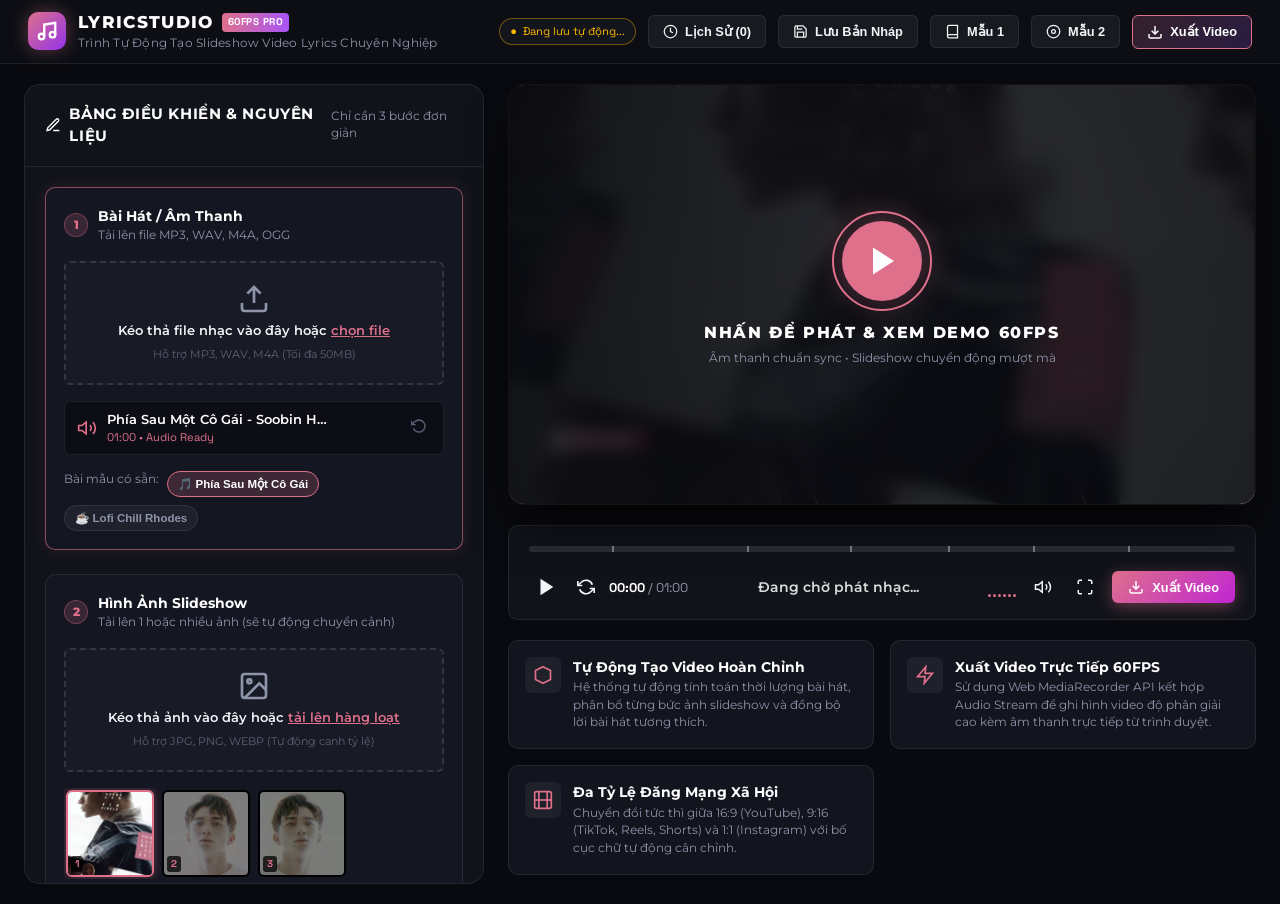
==== index.html @ 0e84cf9e "feat: initial release of LyricStudio Pro - 60FPS Kinetic Typography & Slideshow Studio" ====
<!DOCTYPE html>
<html lang="vi">
<head>
  <meta charset="UTF-8">
  <meta name="viewport" content="width=device-width, initial-scale=1.0">
  <title>LyricStudio Pro - Tự Động Tạo Slideshow Video Lyrics & Music</title>
  
  <!-- Google Fonts: Modern Geometric Sans, Monospace & Serif for diverse templates -->
  <link rel="preconnect" href="https://fonts.googleapis.com">
  <link rel="preconnect" href="https://fonts.gstatic.com" crossorigin>
  <link href="https://fonts.googleapis.com/css2?family=Montserrat:ital,wght@0,400;0,600;0,700;0,800;0,900;1,400;1,700&family=Playfair+Display:ital,wght@0,600;0,800;1,400&family=Space+Grotesk:wght@500;700&display=swap" rel="stylesheet">
  
  <link rel="stylesheet" href="css/style.css">
</head>
<body>

  <!-- Top Navigation Header -->
  <header class="app-header">
    <div class="brand-group">
      <div class="brand-icon">
        <svg width="22" height="22" viewBox="0 0 24 24" fill="none" stroke="currentColor" stroke-width="2.5"><path d="M9 18V5l12-2v13"/><circle cx="6" cy="18" r="3"/><circle cx="18" cy="16" r="3"/></svg>
      </div>
      <div class="brand-text">
        <h1>LYRICSTUDIO <span class="pro-badge">60FPS PRO</span></h1>
        <div class="brand-sub">Trình Tự Động Tạo Slideshow Video Lyrics Chuyên Nghiệp</div>
      </div>
    </div>

    <div class="header-actions">
      <!-- Auto-Save indicator pill -->
      <div id="autoSaveIndicator" class="autosave-pill">
        <span>●</span> <span id="autoSaveText">Sẵn sàng</span>
      </div>

      <!-- History & Drafts Button -->
      <button id="btnOpenHistory" class="btn-header" title="Xem lịch sử dự án & bản nháp đã lưu">
        <svg width="15" height="15" viewBox="0 0 24 24" fill="none" stroke="currentColor" stroke-width="2"><circle cx="12" cy="12" r="10"/><polyline points="12 6 12 12 16 14"/></svg>
        <span>Lịch Sử (<span id="historyCountBadge">0</span>)</span>
      </button>

      <!-- Save Snapshot Button -->
      <button id="btnSaveSnapshot" class="btn-header" title="Lưu nhanh bản nháp hiện tại vào lịch sử">
        <svg width="15" height="15" viewBox="0 0 24 24" fill="none" stroke="currentColor" stroke-width="2"><path d="M19 21H5a2 2 0 0 1-2-2V5a2 2 0 0 1 2-2h11l5 5v11a2 2 0 0 1-2 2z"/><polyline points="17 21 17 13 7 13 7 21"/><polyline points="7 3 7 8 15 8"/></svg>
        <span>Lưu Bản Nháp</span>
      </button>

      <button id="btnLoadDemo1" class="btn-header" title="Nạp nhanh dự án mẫu 'Phía Sau Một Cô Gái'">
        <svg width="15" height="15" viewBox="0 0 24 24" fill="none" stroke="currentColor" stroke-width="2"><path d="M4 19.5A2.5 2.5 0 0 1 6.5 17H20"/><path d="M6.5 2H20v20H6.5A2.5 2.5 0 0 1 4 19.5v-15A2.5 2.5 0 0 1 6.5 2z"/></svg>
        <span>Mẫu 1</span>
      </button>

      <button id="btnLoadDemo2" class="btn-header" title="Nạp nhanh dự án mẫu 'Lofi Chill Beat'">
        <svg width="15" height="15" viewBox="0 0 24 24" fill="none" stroke="currentColor" stroke-width="2"><circle cx="12" cy="12" r="10"/><circle cx="12" cy="12" r="3"/></svg>
        <span>Mẫu 2</span>
      </button>

      <button id="btnQuickExport" class="btn-header accent" title="Xuất video ngay lập tức">
        <svg width="16" height="16" viewBox="0 0 24 24" fill="none" stroke="currentColor" stroke-width="2.2"><path d="M21 15v4a2 2 0 0 1-2 2H5a2 2 0 0 1-2-2v-4"/><polyline points="7 10 12 15 17 10"/><line x1="12" y1="15" x2="12" y2="3"/></svg>
        <span>Xuất Video</span>
      </button>
    </div>
  </header>

  <!-- Main 2-Column Studio Interface -->
  <main class="studio-layout">
    
    <!-- LEFT COLUMN: PIPELINE CONTROLS -->
    <aside class="config-panel">
      <div class="panel-header">
        <div class="panel-title">
          <svg width="18" height="18" viewBox="0 0 24 24" fill="none" stroke="currentColor" stroke-width="2"><path d="M12 20h9"/><path d="M16.5 3.5a2.121 2.121 0 0 1 3 3L7 19l-4 1 1-4L16.5 3.5z"/></svg>
          <span>BẢNG ĐIỀU KHIỂN & NGUYÊN LIỆU</span>
        </div>
        <span class="step-hint">Chỉ cần 3 bước đơn giản</span>
      </div>

      <div class="panel-scrollable">

        <!-- STEP 1: AUDIO UPLOAD -->
        <section class="step-card active-step" id="stepAudioCard">
          <div class="step-head">
            <div class="step-label">
              <span class="step-num">1</span>
              <div>
                <h2 class="step-title">Bài Hát / Âm Thanh</h2>
                <div class="step-hint">Tải lên file MP3, WAV, M4A, OGG</div>
              </div>
            </div>
          </div>

          <div class="dropzone" id="audioDropzone">
            <svg width="32" height="32" viewBox="0 0 24 24" fill="none" stroke="currentColor" stroke-width="2"><path d="M21 15v4a2 2 0 0 1-2 2H5a2 2 0 0 1-2-2v-4"/><polyline points="17 8 12 3 7 8"/><line x1="12" y1="3" x2="12" y2="15"/></svg>
            <p>Kéo thả file nhạc vào đây hoặc <u style="color:var(--accent-primary)">chọn file</u></p>
            <span>Hỗ trợ MP3, WAV, M4A (Tối đa 50MB)</span>
            <input type="file" id="audioFileInput" accept="audio/*" style="display:none;">
          </div>

          <!-- Current Audio Info -->
          <div class="audio-status-box" id="audioStatusBox">
            <div class="audio-file-meta">
              <svg width="20" height="20" viewBox="0 0 24 24" fill="none" stroke="var(--accent-primary)" stroke-width="2"><polygon points="11 5 6 9 2 9 2 15 6 15 11 19 11 5"/><path d="M19.07 4.93a10 10 0 0 1 0 14.14M15.54 8.46a5 5 0 0 1 0 7.07"/></svg>
              <div class="audio-meta-text">
                <div class="audio-name" id="audioNameDisplay">audio.mp3 (Phía Sau Một Cô Gái)</div>
                <div class="audio-duration" id="audioDurationDisplay">01:10 • 192kbps MP3</div>
              </div>
            </div>
            <button class="btn-remove-audio" id="btnReplaceAudio" title="Đổi bài hát">
              <svg width="16" height="16" viewBox="0 0 24 24" fill="none" stroke="currentColor" stroke-width="2"><polyline points="1 4 1 10 7 10"/><path d="M3.51 15a9 9 0 1 0 2.13-9.36L1 10"/></svg>
            </button>
          </div>

          <div class="preset-chips-row">
            <span class="step-hint">Bài mẫu có sẵn:</span>
            <button class="chip-btn active" id="chipSample1">🎵 Phía Sau Một Cô Gái</button>
            <button class="chip-btn" id="chipSample2">☕ Lofi Chill Rhodes</button>
          </div>
        </section>


        <!-- STEP 2: IMAGES / SLIDESHOW MANAGER -->
        <section class="step-card" id="stepImageCard">
          <div class="step-head">
            <div class="step-label">
              <span class="step-num">2</span>
              <div>
                <h2 class="step-title">Hình Ảnh Slideshow</h2>
                <div class="step-hint">Tải lên 1 hoặc nhiều ảnh (sẽ tự động chuyển cảnh)</div>
              </div>
            </div>
          </div>

          <div class="dropzone" id="imageDropzone">
            <svg width="32" height="32" viewBox="0 0 24 24" fill="none" stroke="currentColor" stroke-width="2"><rect x="3" y="3" width="18" height="18" rx="2" ry="2"/><circle cx="8.5" cy="8.5" r="1.5"/><polyline points="21 15 16 10 5 21"/></svg>
            <p>Kéo thả ảnh vào đây hoặc <u style="color:var(--accent-primary)">tải lên hàng loạt</u></p>
            <span>Hỗ trợ JPG, PNG, WEBP (Tự động canh tỷ lệ)</span>
            <input type="file" id="imageFileInput" accept="image/*" multiple style="display:none;">
          </div>

          <!-- Thumbnails of active slideshow images -->
          <div class="image-thumbs-grid" id="imageThumbsGrid">
            <!-- Dynamically populated -->
          </div>

          <div class="form-group">
            <label class="form-label">Hiệu Ứng Chuyển Cảnh Slideshow (Transition):</label>
            <select id="selectTransition" class="form-select">
              <option value="kenburns">Ken Burns & Crossfade (Mượt Mà / Điện Ảnh)</option>
              <option value="slide">Slide Parallax (Trượt Ngang Hiện Đại)</option>
              <option value="diagonal">Diagonal Wipe (Cắt Chéo Sắc Nét)</option>
              <option value="zoom">Breathing Soft Zoom (Lãng Mạn / Nhẹ Nhàng)</option>
            </select>
          </div>

          <div class="preset-chips-row">
            <span class="step-hint">Bộ ảnh mẫu:</span>
            <button class="chip-btn" id="btnAddPortraitPack">+ Bộ Chân Dung Mẫu</button>
            <button class="chip-btn" id="btnAddSunsetPack">+ Bộ Sunset Mẫu</button>
            <button class="chip-btn" id="btnAddCyberPack">+ Bộ Cyberpunk Mẫu</button>
          </div>
        </section>


        <!-- STEP 3: TEMPLATE SELECTOR -->
        <section class="step-card" id="stepTemplateCard">
          <div class="step-head">
            <div class="step-label">
              <span class="step-num">3</span>
              <div>
                <h2 class="step-title">Chọn Phong Cách (Template)</h2>
                <div class="step-hint">Mỗi template có bộ quy tắc motion & typographic riêng</div>
              </div>
            </div>
          </div>

          <div class="templates-picker-grid" id="templatePickerGrid">
            
            <!-- Template 1: FinnXIII Editorial Sharp -->
            <div class="template-card active" data-template="finnxiii">
              <div class="template-icon-box">
                <svg width="20" height="20" viewBox="0 0 24 24" fill="none" stroke="currentColor" stroke-width="2"><path d="M12 2l9 4.5v11L12 22 3 17.5v-11z"/></svg>
              </div>
              <div class="template-name">FinnXIII Sharp</div>
              <div class="template-tag">Vết Cắt & Thẻ Hồng</div>
            </div>

            <!-- Template 2: Lofi Chill & Vinyl -->
            <div class="template-card" data-template="lofi">
              <div class="template-icon-box">
                <svg width="20" height="20" viewBox="0 0 24 24" fill="none" stroke="currentColor" stroke-width="2"><circle cx="12" cy="12" r="10"/><circle cx="12" cy="12" r="4"/></svg>
              </div>
              <div class="template-name">Lofi Vinyl</div>
              <div class="template-tag">Đĩa Than & Sao Bay</div>
            </div>

            <!-- Template 3: Neon Cyberpunk Spectrum -->
            <div class="template-card" data-template="cyberpunk">
              <div class="template-icon-box">
                <svg width="20" height="20" viewBox="0 0 24 24" fill="none" stroke="currentColor" stroke-width="2"><polygon points="13 2 3 14 12 14 11 22 21 10 12 10 13 2"/></svg>
              </div>
              <div class="template-name">Cyber Wave</div>
              <div class="template-tag">Sóng Nhạc & Neon</div>
            </div>

            <!-- Template 4: Vintage 1980s Cinema -->
            <div class="template-card" data-template="vintage">
              <div class="template-icon-box">
                <svg width="20" height="20" viewBox="0 0 24 24" fill="none" stroke="currentColor" stroke-width="2"><rect x="2" y="2" width="20" height="20" rx="2.18" ry="2.18"/><line x1="7" y1="2" x2="7" y2="22"/><line x1="17" y1="2" x2="17" y2="22"/><line x1="2" y1="12" x2="22" y2="12"/></svg>
              </div>
              <div class="template-name">Vintage 1980s</div>
              <div class="template-tag">Film Grain & Hoài Niệm</div>
            </div>

            <!-- Template 5: Karaoke Pop Glow -->
            <div class="template-card" data-template="karaoke">
              <div class="template-icon-box">
                <svg width="20" height="20" viewBox="0 0 24 24" fill="none" stroke="currentColor" stroke-width="2"><path d="M12 1a3 3 0 0 0-3 3v8a3 3 0 0 0 6 0V4a3 3 0 0 0-3-3z"/><path d="M19 10v2a7 7 0 0 1-14 0v-2"/><line x1="12" y1="19" x2="12" y2="23"/><line x1="8" y1="23" x2="16" y2="23"/></svg>
              </div>
              <div class="template-name">Karaoke Pop</div>
              <div class="template-tag">Quét Màu Theo Lời</div>
            </div>

          </div>

          <!-- Aspect Ratio Options -->
          <div class="form-group">
            <label class="form-label">Tỷ Lệ Video (Aspect Ratio):</label>
            <div class="aspect-selector" id="aspectSelector">
              <button class="aspect-btn active" data-ratio="16-9">16:9 (YouTube/Ngang)</button>
              <button class="aspect-btn" data-ratio="9-16">9:16 (TikTok/Reels/Shorts)</button>
              <button class="aspect-btn" data-ratio="1-1">1:1 (Instagram Vuông)</button>
            </div>
          </div>
        </section>


        <!-- STEP 4: LYRICS & AUTO-SYNC -->
        <section class="step-card" id="stepLyricsCard">
          <div class="step-head">
            <div class="step-label">
              <span class="step-num">4</span>
              <div>
                <h2 class="step-title">Lời Bài Hát & Đồng Bộ (Lyrics)</h2>
                <div class="step-hint">Dán lời bài hát để tự động phân phối nhịp</div>
              </div>
            </div>
            <button class="chip-btn" id="btnAutoSyncLyrics" style="color:var(--accent-primary); border-color:var(--accent-primary)">
              ⚡ Tự Động Canh Nhịp
            </button>
          </div>

          <div class="form-group">
            <textarea id="rawLyricsInput" class="form-textarea" placeholder="Dán lời bài hát vào đây (mỗi câu một dòng hoặc định dạng LRC [00:12.50] Lời bài hát)..."></textarea>
          </div>

          <!-- Stanza Timings List -->
          <div class="lyrics-sync-list" id="lyricsSyncList">
            <!-- Dynamically populated with active timed lines -->
          </div>
        </section>

      </div>
    </aside>


    <!-- RIGHT COLUMN: 60FPS LIVE PREVIEW & EXPORT -->
    <section class="viewport-panel">
      
      <!-- Video Stage Container (Supports 16:9, 9:16, 1:1) -->
      <div class="stage-wrapper ratio-16-9" id="stageWrapper">
        <canvas id="renderCanvas" width="1280" height="720"></canvas>

        <!-- Big Play Overlay on First Interaction -->
        <div class="stage-play-overlay" id="stagePlayOverlay">
          <button class="btn-big-play" id="btnBigPlay">
            <div class="pulse-ring"></div>
            <svg width="36" height="36" viewBox="0 0 24 24" fill="currentColor"><polygon points="6 3 20 12 6 21 6 3"/></svg>
          </button>
          <div class="overlay-title">NHẤN ĐỂ PHÁT & XEM DEMO 60FPS</div>
          <div class="overlay-sub">Âm thanh chuẩn sync • Slideshow chuyển động mượt mà</div>
        </div>
      </div>

      <!-- Playback & Timeline Scrubber Bar -->
      <div class="controller-bar">
        <div class="timeline-track-wrap" id="timelineTrackWrap">
          <div class="timeline-bg">
            <div class="timeline-fill" id="timelineFill"></div>
            <div class="timeline-thumb" id="timelineThumb"></div>
            <div class="timeline-dots-container" id="timelineDots"></div>
          </div>
        </div>

        <div class="controller-actions">
          <div class="ctrl-left">
            <button class="btn-icon-ctrl" id="btnPlayPause" title="Phát / Tạm dừng (Space)">
              <svg id="ctrlPlayIcon" width="22" height="22" viewBox="0 0 24 24" fill="currentColor"><polygon points="6 3 20 12 6 21 6 3"/></svg>
              <svg id="ctrlPauseIcon" width="22" height="22" viewBox="0 0 24 24" fill="currentColor" style="display:none;"><rect x="6" y="4" width="4" height="16"/><rect x="14" y="4" width="4" height="16"/></svg>
            </button>
            <button class="btn-icon-ctrl" id="btnRestart" title="Phát lại từ đầu">
              <svg width="18" height="18" viewBox="0 0 24 24" fill="none" stroke="currentColor" stroke-width="2.2"><path d="M1 4v6h6M23 20v-6h-6"/><path d="M20.49 9A9 9 0 0 0 5.64 5.64L1 10m22 4l-4.64 4.36A9 9 0 0 1 3.51 15"/></svg>
            </button>
            <div class="time-display">
              <span id="labelCurrentTime">00:00</span> / <span id="labelTotalTime">01:10</span>
            </div>
          </div>

          <div class="ctrl-center">
            <div class="lyric-live-ticker" id="lyricLiveTicker">
              Đang chờ phát nhạc...
            </div>
          </div>

          <div class="ctrl-right">
            <!-- Audio waveform visualizer bars -->
            <div class="live-visualizer-wave" id="liveWave">
              <span></span><span></span><span></span><span></span><span></span><span></span>
            </div>

            <!-- Volume -->
            <button class="btn-icon-ctrl" id="btnMuteToggle" title="Bật/Tắt tiếng">
              <svg id="ctrlVolIcon" width="18" height="18" viewBox="0 0 24 24" fill="none" stroke="currentColor" stroke-width="2"><polygon points="11 5 6 9 2 9 2 15 6 15 11 19 11 5"/><path d="M19.07 4.93a10 10 0 0 1 0 14.14M15.54 8.46a5 5 0 0 1 0 7.07"/></svg>
            </button>

            <!-- Fullscreen -->
            <button class="btn-icon-ctrl" id="btnFullscreenToggle" title="Toàn màn hình">
              <svg width="18" height="18" viewBox="0 0 24 24" fill="none" stroke="currentColor" stroke-width="2"><path d="M8 3H5a2 2 0 0 0-2 2v3m18 0V5a2 2 0 0 0-2-2h-3m0 18h3a2 2 0 0 0 2-2v-3M3 16v3a2 2 0 0 0 2 2h3"/></svg>
            </button>

            <!-- Big Export Video Button -->
            <button class="btn-export-main" id="btnStartExport">
              <svg width="16" height="16" viewBox="0 0 24 24" fill="none" stroke="currentColor" stroke-width="2.2"><path d="M21 15v4a2 2 0 0 1-2 2H5a2 2 0 0 1-2-2v-4"/><polyline points="7 10 12 15 17 10"/><line x1="12" y1="15" x2="12" y2="3"/></svg>
              <span>Xuất Video</span>
            </button>
          </div>
        </div>
      </div>

      <!-- Feature Callout Cards -->
      <div class="feature-callout-grid">
        <div class="callout-box">
          <div class="callout-icon">
            <svg width="20" height="20" viewBox="0 0 24 24" fill="none" stroke="currentColor" stroke-width="2"><path d="M12 2l9 4.5v11L12 22 3 17.5v-11z"/></svg>
          </div>
          <div class="callout-content">
            <h4>Tự Động Tạo Video Hoàn Chỉnh</h4>
            <p>Hệ thống tự động tính toán thời lượng bài hát, phân bổ từng bức ảnh slideshow và đồng bộ lời bài hát tương thích.</p>
          </div>
        </div>

        <div class="callout-box">
          <div class="callout-icon">
            <svg width="20" height="20" viewBox="0 0 24 24" fill="none" stroke="currentColor" stroke-width="2"><polygon points="13 2 3 14 12 14 11 22 21 10 12 10 13 2"/></svg>
          </div>
          <div class="callout-content">
            <h4>Xuất Video Trực Tiếp 60FPS</h4>
            <p>Sử dụng Web MediaRecorder API kết hợp Audio Stream để ghi hình video độ phân giải cao kèm âm thanh trực tiếp từ trình duyệt.</p>
          </div>
        </div>

        <div class="callout-box">
          <div class="callout-icon">
            <svg width="20" height="20" viewBox="0 0 24 24" fill="none" stroke="currentColor" stroke-width="2"><rect x="2" y="2" width="20" height="20" rx="2.18" ry="2.18"/><line x1="7" y1="2" x2="7" y2="22"/><line x1="17" y1="2" x2="17" y2="22"/><line x1="2" y1="12" x2="22" y2="12"/></svg>
          </div>
          <div class="callout-content">
            <h4>Đa Tỷ Lệ Đăng Mạng Xã Hội</h4>
            <p>Chuyển đổi tức thì giữa 16:9 (YouTube), 9:16 (TikTok, Reels, Shorts) và 1:1 (Instagram) với bố cục chữ tự động cân chỉnh.</p>
          </div>
        </div>
      </div>

    </section>

  </main>

  <!-- Export Progress Modal Backdrop -->
  <div class="export-modal-backdrop" id="exportModalBackdrop">
    <div class="export-modal">
      <div class="export-spinner"></div>
      <div>
        <h3 id="exportModalTitle">Đang Xuất Video 60FPS...</h3>
        <p class="step-hint" id="exportModalSub">Vui lòng giữ tab này mở trong quá trình ghi hình</p>
      </div>

      <div class="export-progress-bar-bg">
        <div class="export-progress-bar-fill" id="exportProgressBarFill"></div>
      </div>

      <div class="export-stat-readout">
        <span id="exportProgressPct">0%</span>
        <span id="exportTimeReadout">00:00 / 01:10</span>
      </div>

      <button class="btn-header" id="btnCancelExport" style="margin-top:0.5rem">Hủy Quá Trình</button>
    </div>
  </div>

  <!-- History & Drafts Modal Backdrop -->
  <div class="history-modal-backdrop" id="historyModalBackdrop">
    <div class="history-modal">
      <div class="history-header">
        <h3>
          <svg width="20" height="20" viewBox="0 0 24 24" fill="none" stroke="currentColor" stroke-width="2"><circle cx="12" cy="12" r="10"/><polyline points="12 6 12 12 16 14"/></svg>
          LỊCH SỬ DỰ ÁN & BẢN NHÁP ĐÃ LƯU
        </h3>
        <button class="btn-icon-ctrl" id="btnCloseHistoryModal" title="Đóng">&times;</button>
      </div>

      <div class="history-actions-bar">
        <div style="display:flex; gap:8px;">
          <button class="btn-header accent" id="btnHistoryNewProject">+ Tạo Mới</button>
          <button class="btn-header" id="btnImportProjectJson">
            <svg width="14" height="14" viewBox="0 0 24 24" fill="none" stroke="currentColor" stroke-width="2"><path d="M21 15v4a2 2 0 0 1-2 2H5a2 2 0 0 1-2-2v-4"/><polyline points="7 10 12 15 17 10"/><line x1="12" y1="15" x2="12" y2="3"/></svg>
            Nhập File Dự Án
          </button>
          <input type="file" id="importProjectJsonFileInput" accept=".lyricproj,.json" style="display:none">
        </div>
        <button class="btn-header" id="btnClearHistory" style="color:#ff6b81">Xóa Hết Lịch Sử</button>
      </div>

      <!-- History List -->
      <div class="history-list" id="historyListContainer">
        <!-- Dynamically rendered -->
      </div>
    </div>
  </div>

  <!-- Audio Element Hidden -->
  <audio id="coreAudio" preload="auto"></audio>

  <!-- JS Modules -->
  <script src="js/templates.js"></script>
  <script src="js/engine.js"></script>
  <script src="js/recorder.js"></script>
  <script src="js/history.js"></script>
  <script src="js/app.js"></script>

</body>
</html>
---- css/style.css ----
/* ==========================================================================
   LYRICSTUDIO PRO - DESIGN SYSTEM & STYLESHEET
   Aesthetic: Studio Pro Dark Glassmorphism, 60fps Motion Video Engine
   ========================================================================== */

:root {
  --bg-deep: #090a0f;
  --bg-panel: #11131a;
  --bg-card: rgba(22, 25, 37, 0.75);
  --bg-input: #171a24;
  --border-subtle: rgba(255, 255, 255, 0.08);
  --border-hover: rgba(255, 255, 255, 0.18);
  --border-active: rgba(222, 112, 139, 0.6);

  --text-main: #f3f4f8;
  --text-muted: #8e95aa;
  --text-dim: #5c6275;

  --accent-primary: #de708b;
  --accent-glow: rgba(222, 112, 139, 0.4);
  --accent-cyan: #00f0ff;
  --accent-gold: #ffb800;
  --accent-purple: #a855f7;
  --accent-green: #10b981;

  --font-sans: 'Montserrat', system-ui, -apple-system, BlinkMacSystemFont, sans-serif;
  --font-mono: 'Space Grotesk', monospace;
  --font-serif: 'Playfair Display', Georgia, serif;
  
  --radius-sm: 6px;
  --radius-md: 10px;
  --radius-lg: 16px;
  --radius-xl: 24px;

  --transition-snappy: cubic-bezier(0.16, 1, 0.3, 1);
}

*, *::before, *::after {
  box-sizing: border-box;
  margin: 0;
  padding: 0;
}

body {
  background-color: var(--bg-deep);
  color: var(--text-main);
  font-family: var(--font-sans);
  min-height: 100vh;
  display: flex;
  flex-direction: column;
  overflow-x: hidden;
  line-height: 1.5;
}

/* Custom Scrollbars */
::-webkit-scrollbar {
  width: 6px;
  height: 6px;
}
::-webkit-scrollbar-track {
  background: var(--bg-deep);
}
::-webkit-scrollbar-thumb {
  background: rgba(255, 255, 255, 0.15);
  border-radius: 3px;
}
::-webkit-scrollbar-thumb:hover {
  background: var(--accent-primary);
}

/* === HEADER NAVBAR === */
.app-header {
  height: 64px;
  background: rgba(13, 15, 22, 0.88);
  backdrop-filter: blur(16px);
  border-bottom: 1px solid var(--border-subtle);
  display: flex;
  align-items: center;
  justify-content: space-between;
  padding: 0 1.75rem;
  position: sticky;
  top: 0;
  z-index: 100;
}

.brand-group {
  display: flex;
  align-items: center;
  gap: 12px;
}

.brand-icon {
  width: 38px;
  height: 38px;
  border-radius: var(--radius-md);
  background: linear-gradient(135deg, var(--accent-primary), #9333ea);
  display: flex;
  align-items: center;
  justify-content: center;
  color: #fff;
  box-shadow: 0 0 18px var(--accent-glow);
}

.brand-text h1 {
  font-size: 1.05rem;
  font-weight: 800;
  letter-spacing: 0.08em;
  color: #fff;
  display: flex;
  align-items: center;
  gap: 8px;
}

.pro-badge {
  font-family: var(--font-mono);
  font-size: 0.62rem;
  font-weight: 700;
  padding: 2px 6px;
  background: linear-gradient(90deg, var(--accent-primary), var(--accent-purple));
  color: #fff;
  border-radius: 4px;
  letter-spacing: 0.05em;
}

.brand-sub {
  font-size: 0.72rem;
  color: var(--text-muted);
  letter-spacing: 0.02em;
}

.header-actions {
  display: flex;
  align-items: center;
  gap: 12px;
}

.btn-header {
  display: flex;
  align-items: center;
  gap: 7px;
  background: rgba(255, 255, 255, 0.05);
  border: 1px solid var(--border-subtle);
  color: var(--text-main);
  padding: 8px 14px;
  border-radius: var(--radius-sm);
  font-size: 0.8rem;
  font-weight: 600;
  cursor: pointer;
  transition: all 0.2s ease;
}

.btn-header:hover {
  background: rgba(255, 255, 255, 0.1);
  border-color: var(--border-hover);
}

.btn-header.accent {
  background: linear-gradient(135deg, rgba(222, 112, 139, 0.2), rgba(168, 85, 247, 0.2));
  border-color: var(--accent-primary);
  color: #fff;
}

.btn-header.accent:hover {
  background: var(--accent-primary);
  box-shadow: 0 0 15px var(--accent-glow);
}

/* === MAIN WORKSPACE (2-COLUMN STUDIO LAYOUT) === */
.studio-layout {
  display: grid;
  grid-template-columns: 460px 1fr;
  gap: 1.5rem;
  max-width: 1680px;
  margin: 1.25rem auto;
  padding: 0 1.5rem;
  width: 100%;
  flex: 1;
}

@media (max-width: 1200px) {
  .studio-layout {
    grid-template-columns: 1fr;
  }
}

/* === LEFT COLUMN: PIPELINE CONTROLS PANEL === */
.config-panel {
  background: var(--bg-panel);
  border: 1px solid var(--border-subtle);
  border-radius: var(--radius-lg);
  display: flex;
  flex-direction: column;
  overflow: hidden;
  max-height: calc(100vh - 100px);
}

.panel-header {
  padding: 1.1rem 1.25rem;
  border-bottom: 1px solid var(--border-subtle);
  display: flex;
  align-items: center;
  justify-content: space-between;
}

.panel-title {
  font-size: 0.95rem;
  font-weight: 700;
  letter-spacing: 0.04em;
  color: #fff;
  display: flex;
  align-items: center;
  gap: 8px;
}

.panel-scrollable {
  padding: 1.25rem;
  overflow-y: auto;
  display: flex;
  flex-direction: column;
  gap: 1.5rem;
}

/* Accordion Step Cards */
.step-card {
  background: var(--bg-card);
  border: 1px solid var(--border-subtle);
  border-radius: var(--radius-md);
  padding: 1.15rem;
  display: flex;
  flex-direction: column;
  gap: 1rem;
  transition: border-color 0.2s ease, box-shadow 0.2s ease;
}

.step-card:hover {
  border-color: var(--border-hover);
}

.step-card.active-step {
  border-color: var(--border-active);
  box-shadow: 0 0 16px rgba(222, 112, 139, 0.12);
}

.step-head {
  display: flex;
  align-items: center;
  justify-content: space-between;
}

.step-label {
  display: flex;
  align-items: center;
  gap: 10px;
}

.step-num {
  width: 24px;
  height: 24px;
  border-radius: 50%;
  background: rgba(222, 112, 139, 0.18);
  color: var(--accent-primary);
  font-size: 0.75rem;
  font-weight: 800;
  display: flex;
  align-items: center;
  justify-content: center;
  border: 1px solid rgba(222, 112, 139, 0.35);
}

.step-title {
  font-size: 0.88rem;
  font-weight: 700;
  color: #fff;
}

.step-hint {
  font-size: 0.72rem;
  color: var(--text-muted);
}

/* Upload Dropzones */
.dropzone {
  border: 2px dashed rgba(255, 255, 255, 0.12);
  border-radius: var(--radius-sm);
  padding: 1.25rem;
  text-align: center;
  cursor: pointer;
  background: rgba(255, 255, 255, 0.02);
  transition: all 0.2s ease;
  display: flex;
  flex-direction: column;
  align-items: center;
  gap: 6px;
}

.dropzone:hover, .dropzone.dragover {
  border-color: var(--accent-primary);
  background: rgba(222, 112, 139, 0.06);
}

.dropzone svg {
  color: var(--text-muted);
  transition: color 0.2s ease;
}

.dropzone:hover svg {
  color: var(--accent-primary);
}

.dropzone p {
  font-size: 0.8rem;
  font-weight: 600;
  color: var(--text-main);
}

.dropzone span {
  font-size: 0.7rem;
  color: var(--text-dim);
}

/* Audio Status Pill */
.audio-status-box {
  display: flex;
  align-items: center;
  justify-content: space-between;
  background: rgba(0, 0, 0, 0.35);
  border: 1px solid var(--border-subtle);
  border-radius: var(--radius-sm);
  padding: 8px 12px;
}

.audio-file-meta {
  display: flex;
  align-items: center;
  gap: 10px;
  overflow: hidden;
}

.audio-meta-text {
  overflow: hidden;
}

.audio-name {
  font-size: 0.8rem;
  font-weight: 600;
  color: #fff;
  white-space: nowrap;
  overflow: hidden;
  text-overflow: ellipsis;
  max-width: 220px;
}

.audio-duration {
  font-family: var(--font-mono);
  font-size: 0.7rem;
  color: var(--accent-primary);
}

.btn-remove-audio {
  background: none;
  border: none;
  color: var(--text-dim);
  cursor: pointer;
  padding: 4px;
}
.btn-remove-audio:hover { color: #ff4757; }

/* Preset buttons row */
.preset-chips-row {
  display: flex;
  flex-wrap: wrap;
  gap: 8px;
}

.chip-btn {
  background: rgba(255, 255, 255, 0.05);
  border: 1px solid var(--border-subtle);
  color: var(--text-muted);
  padding: 5px 10px;
  border-radius: 20px;
  font-size: 0.72rem;
  font-weight: 600;
  cursor: pointer;
  transition: all 0.2s ease;
  display: flex;
  align-items: center;
  gap: 5px;
}

.chip-btn:hover {
  background: rgba(255, 255, 255, 0.12);
  color: #fff;
  border-color: var(--border-hover);
}

.chip-btn.active {
  background: rgba(222, 112, 139, 0.2);
  border-color: var(--accent-primary);
  color: #fff;
}

/* Image Thumbnails Gallery */
.image-thumbs-grid {
  display: grid;
  grid-template-columns: repeat(auto-fill, minmax(72px, 1fr));
  gap: 8px;
  max-height: 180px;
  overflow-y: auto;
  padding: 2px;
}

.thumb-item {
  position: relative;
  aspect-ratio: 1;
  border-radius: var(--radius-sm);
  overflow: hidden;
  border: 2px solid transparent;
  cursor: grab;
  background: #000;
}

.thumb-item.active {
  border-color: var(--accent-primary);
  box-shadow: 0 0 10px var(--accent-glow);
}

.thumb-item img {
  width: 100%;
  height: 100%;
  object-fit: cover;
}

.thumb-del-btn {
  position: absolute;
  top: 3px;
  right: 3px;
  width: 18px;
  height: 18px;
  border-radius: 50%;
  background: rgba(0, 0, 0, 0.7);
  color: #fff;
  border: none;
  cursor: pointer;
  display: flex;
  align-items: center;
  justify-content: center;
  font-size: 10px;
  opacity: 0;
  transition: opacity 0.15s ease;
}

.thumb-item:hover .thumb-del-btn { opacity: 1; }

.thumb-order-badge {
  position: absolute;
  bottom: 3px;
  left: 3px;
  background: rgba(0, 0, 0, 0.75);
  color: var(--accent-primary);
  font-family: var(--font-mono);
  font-size: 0.62rem;
  font-weight: 700;
  padding: 1px 4px;
  border-radius: 3px;
}

/* Select Form Controls */
.form-group {
  display: flex;
  flex-direction: column;
  gap: 5px;
}

.form-label {
  font-size: 0.75rem;
  font-weight: 600;
  color: var(--text-muted);
}

.form-select, .form-input, .form-textarea {
  background: var(--bg-input);
  border: 1px solid var(--border-subtle);
  border-radius: var(--radius-sm);
  color: var(--text-main);
  padding: 8px 12px;
  font-family: inherit;
  font-size: 0.82rem;
  outline: none;
  transition: border-color 0.2s ease;
}

.form-select:focus, .form-input:focus, .form-textarea:focus {
  border-color: var(--accent-primary);
  box-shadow: 0 0 0 2px rgba(222, 112, 139, 0.2);
}

.form-textarea {
  min-height: 110px;
  resize: vertical;
  line-height: 1.5;
  font-family: var(--font-mono);
  font-size: 0.75rem;
}

/* Template Cards Grid */
.templates-picker-grid {
  display: grid;
  grid-template-columns: repeat(auto-fill, minmax(120px, 1fr));
  gap: 10px;
}

.template-card {
  background: var(--bg-input);
  border: 2px solid transparent;
  border-radius: var(--radius-sm);
  padding: 10px 8px;
  text-align: center;
  cursor: pointer;
  transition: all 0.2s ease;
  display: flex;
  flex-direction: column;
  align-items: center;
  gap: 6px;
}

.template-card:hover {
  background: rgba(255, 255, 255, 0.05);
  border-color: rgba(255, 255, 255, 0.15);
}

.template-card.active {
  background: rgba(222, 112, 139, 0.15);
  border-color: var(--accent-primary);
  box-shadow: 0 0 14px var(--accent-glow);
}

.template-icon-box {
  width: 36px;
  height: 36px;
  border-radius: var(--radius-sm);
  background: rgba(255, 255, 255, 0.05);
  display: flex;
  align-items: center;
  justify-content: center;
  color: var(--accent-primary);
}

.template-card.active .template-icon-box {
  background: var(--accent-primary);
  color: #fff;
}

.template-name {
  font-size: 0.72rem;
  font-weight: 700;
  color: #fff;
}

.template-tag {
  font-size: 0.62rem;
  color: var(--text-dim);
}

/* Aspect Ratio Selector */
.aspect-selector {
  display: flex;
  gap: 8px;
}

.aspect-btn {
  flex: 1;
  background: var(--bg-input);
  border: 1px solid var(--border-subtle);
  border-radius: var(--radius-sm);
  padding: 8px 6px;
  font-size: 0.75rem;
  font-weight: 700;
  color: var(--text-muted);
  cursor: pointer;
  text-align: center;
  transition: all 0.2s ease;
}

.aspect-btn:hover {
  color: #fff;
  border-color: var(--border-hover);
}

.aspect-btn.active {
  background: rgba(222, 112, 139, 0.2);
  border-color: var(--accent-primary);
  color: #fff;
}

/* Lyrics Stanza List */
.lyrics-sync-list {
  display: flex;
  flex-direction: column;
  gap: 6px;
  max-height: 200px;
  overflow-y: auto;
  padding-right: 4px;
}

.lyric-item-row {
  display: flex;
  align-items: center;
  justify-content: space-between;
  background: rgba(0, 0, 0, 0.3);
  border: 1px solid var(--border-subtle);
  border-radius: 4px;
  padding: 6px 10px;
  gap: 10px;
  font-size: 0.75rem;
}

.lyric-item-row.active {
  border-color: var(--accent-primary);
  background: rgba(222, 112, 139, 0.12);
}

.lyric-item-time {
  font-family: var(--font-mono);
  font-size: 0.7rem;
  color: var(--accent-primary);
  min-width: 48px;
}

.lyric-item-text {
  flex: 1;
  white-space: nowrap;
  overflow: hidden;
  text-overflow: ellipsis;
  color: #fff;
}

/* === RIGHT COLUMN: STAGE VIEWPORT & PLAYBACK === */
.viewport-panel {
  display: flex;
  flex-direction: column;
  gap: 1.25rem;
}

.stage-wrapper {
  background: #000;
  border-radius: var(--radius-lg);
  border: 1px solid var(--border-subtle);
  box-shadow: 0 25px 50px -12px rgba(0, 0, 0, 0.8);
  position: relative;
  overflow: hidden;
  display: flex;
  align-items: center;
  justify-content: center;
  width: 100%;
  aspect-ratio: 16 / 9;
  max-height: 640px;
  transition: aspect-ratio 0.3s ease;
}

/* Dynamic Aspect Ratios */
.stage-wrapper.ratio-16-9 { aspect-ratio: 16 / 9; }
.stage-wrapper.ratio-9-16 { aspect-ratio: 9 / 16; max-height: 680px; width: auto; margin: 0 auto; }
.stage-wrapper.ratio-1-1  { aspect-ratio: 1 / 1; max-height: 600px; width: auto; margin: 0 auto; }

/* The HTML5 Canvas where 60fps video renders */
#renderCanvas {
  position: absolute;
  inset: 0;
  width: 100%;
  height: 100%;
  object-fit: contain;
  display: block;
}

/* Big Stage Play Overlay */
.stage-play-overlay {
  position: absolute;
  inset: 0;
  background: rgba(9, 10, 15, 0.85);
  backdrop-filter: blur(8px);
  display: flex;
  flex-direction: column;
  align-items: center;
  justify-content: center;
  z-index: 40;
  cursor: pointer;
  transition: opacity 0.35s ease, visibility 0.35s;
}

.stage-play-overlay.hidden {
  opacity: 0;
  visibility: hidden;
  pointer-events: none;
}

.btn-big-play {
  width: 80px;
  height: 80px;
  border-radius: 50%;
  border: none;
  background: var(--accent-primary);
  color: #fff;
  display: flex;
  align-items: center;
  justify-content: center;
  cursor: pointer;
  box-shadow: 0 0 35px var(--accent-glow);
  position: relative;
  transition: transform 0.25s var(--transition-snappy);
}

.btn-big-play:hover {
  transform: scale(1.1);
}

.pulse-ring {
  position: absolute;
  inset: -10px;
  border-radius: 50%;
  border: 2px solid var(--accent-primary);
  animation: pulseExpand 2s infinite ease-out;
}

@keyframes pulseExpand {
  0% { transform: scale(0.9); opacity: 1; }
  100% { transform: scale(1.4); opacity: 0; }
}

.overlay-title {
  margin-top: 1.25rem;
  font-size: 1rem;
  font-weight: 800;
  letter-spacing: 0.1em;
  color: #fff;
}

.overlay-sub {
  margin-top: 4px;
  font-size: 0.78rem;
  color: var(--text-muted);
}

/* Rendering Export Progress Modal */
.export-modal-backdrop {
  position: fixed;
  inset: 0;
  background: rgba(0, 0, 0, 0.85);
  backdrop-filter: blur(12px);
  z-index: 200;
  display: flex;
  align-items: center;
  justify-content: center;
  opacity: 0;
  visibility: hidden;
  transition: all 0.3s ease;
}

.export-modal-backdrop.active {
  opacity: 1;
  visibility: visible;
}

.export-modal {
  background: var(--bg-panel);
  border: 1px solid var(--border-hover);
  border-radius: var(--radius-lg);
  padding: 2rem;
  width: 90%;
  max-width: 460px;
  text-align: center;
  display: flex;
  flex-direction: column;
  align-items: center;
  gap: 1.25rem;
  box-shadow: 0 25px 60px rgba(0, 0, 0, 0.9);
}

.export-spinner {
  width: 56px;
  height: 56px;
  border: 4px solid rgba(255, 255, 255, 0.1);
  border-top-color: var(--accent-primary);
  border-radius: 50%;
  animation: spin 1s infinite linear;
}

@keyframes spin {
  to { transform: rotate(360deg); }
}

.export-modal h3 {
  font-size: 1.15rem;
  font-weight: 800;
  color: #fff;
}

.export-progress-bar-bg {
  width: 100%;
  height: 8px;
  background: rgba(255, 255, 255, 0.08);
  border-radius: 4px;
  overflow: hidden;
  position: relative;
}

.export-progress-bar-fill {
  position: absolute;
  left: 0;
  top: 0;
  bottom: 0;
  width: 0%;
  background: linear-gradient(90deg, var(--accent-primary), var(--accent-cyan));
  border-radius: 4px;
  transition: width 0.1s linear;
}

.export-stat-readout {
  display: flex;
  justify-content: space-between;
  width: 100%;
  font-family: var(--font-mono);
  font-size: 0.75rem;
  color: var(--text-muted);
}

/* === CONTROLLER BAR (TIMELINE & PLAYBACK) === */
.controller-bar {
  background: var(--bg-panel);
  border: 1px solid var(--border-subtle);
  border-radius: var(--radius-md);
  padding: 0.9rem 1.25rem;
  display: flex;
  flex-direction: column;
  gap: 0.75rem;
}

/* Timeline */
.timeline-track-wrap {
  padding: 6px 0;
  cursor: pointer;
}

.timeline-bg {
  height: 6px;
  background: rgba(255, 255, 255, 0.1);
  border-radius: 3px;
  position: relative;
}

.timeline-fill {
  position: absolute;
  left: 0;
  top: 0;
  bottom: 0;
  width: 0%;
  background: linear-gradient(90deg, var(--accent-primary), #ff8ba7);
  border-radius: 3px;
}

.timeline-thumb {
  position: absolute;
  top: 50%;
  left: 0%;
  width: 14px;
  height: 14px;
  border-radius: 50%;
  background: #ffffff;
  border: 3px solid var(--accent-primary);
  transform: translate(-50%, -50%) scale(0);
  transition: transform 0.15s ease;
}

.timeline-track-wrap:hover .timeline-thumb {
  transform: translate(-50%, -50%) scale(1);
}

.timeline-dots-container {
  position: absolute;
  inset: 0;
  pointer-events: none;
}

.timeline-dot {
  position: absolute;
  top: 0;
  bottom: 0;
  width: 2px;
  background: rgba(255, 255, 255, 0.35);
}

/* Controls row */
.controller-actions {
  display: flex;
  align-items: center;
  justify-content: space-between;
  gap: 1rem;
}

.ctrl-left {
  display: flex;
  align-items: center;
  gap: 8px;
}

.btn-icon-ctrl {
  background: none;
  border: none;
  color: var(--text-main);
  padding: 6px;
  border-radius: var(--radius-sm);
  cursor: pointer;
  display: flex;
  align-items: center;
  justify-content: center;
  transition: all 0.2s ease;
}

.btn-icon-ctrl:hover {
  color: var(--accent-primary);
  background: rgba(255, 255, 255, 0.06);
}

.time-display {
  font-family: var(--font-mono);
  font-size: 0.8rem;
  color: var(--text-muted);
}
.time-display span:first-child { color: #fff; font-weight: 700; }

.ctrl-center {
  flex: 1;
  display: flex;
  justify-content: center;
}

.lyric-live-ticker {
  font-size: 0.85rem;
  color: rgba(255, 255, 255, 0.85);
  font-weight: 600;
  max-width: 420px;
  white-space: nowrap;
  overflow: hidden;
  text-overflow: ellipsis;
  text-align: center;
}

.ctrl-right {
  display: flex;
  align-items: center;
  gap: 12px;
}

.btn-export-main {
  display: flex;
  align-items: center;
  gap: 8px;
  background: linear-gradient(135deg, var(--accent-primary), #c026d3);
  color: #fff;
  border: none;
  padding: 8px 16px;
  border-radius: var(--radius-sm);
  font-size: 0.8rem;
  font-weight: 700;
  cursor: pointer;
  box-shadow: 0 4px 15px var(--accent-glow);
  transition: all 0.2s ease;
}

.btn-export-main:hover {
  transform: translateY(-1px);
  box-shadow: 0 6px 20px var(--accent-glow);
}

/* Audio Visualizer Wave */
.live-visualizer-wave {
  display: flex;
  align-items: flex-end;
  gap: 2px;
  height: 20px;
}

.live-visualizer-wave span {
  width: 3px;
  height: 3px;
  background: var(--accent-primary);
  border-radius: 2px;
  transition: height 0.1s ease;
}

/* === QUICK PRESETS & TEMPLATE SHOWCASE === */
.feature-callout-grid {
  display: grid;
  grid-template-columns: repeat(auto-fit, minmax(280px, 1fr));
  gap: 1rem;
}

.callout-box {
  background: var(--bg-card);
  border: 1px solid var(--border-subtle);
  border-radius: var(--radius-md);
  padding: 1rem;
  display: flex;
  gap: 12px;
  align-items: flex-start;
}

.callout-icon {
  width: 36px;
  height: 36px;
  border-radius: var(--radius-sm);
  background: rgba(255, 255, 255, 0.05);
  color: var(--accent-primary);
  display: flex;
  align-items: center;
  justify-content: center;
  flex-shrink: 0;
}

.callout-content h4 {
  font-size: 0.85rem;
  font-weight: 700;
  color: #fff;
}

.callout-content p {
  font-size: 0.74rem;
  color: var(--text-muted);
  margin-top: 2px;
}

/* === PROJECT HISTORY & AUTO-SAVE STYLING === */
.autosave-pill {
  display: flex;
  align-items: center;
  gap: 6px;
  font-family: var(--font-mono);
  font-size: 0.7rem;
  color: var(--text-dim);
  padding: 4px 10px;
  background: rgba(255, 255, 255, 0.03);
  border: 1px solid var(--border-subtle);
  border-radius: 20px;
  transition: all 0.25s ease;
}

.autosave-pill.saving {
  color: var(--accent-gold);
  border-color: rgba(255, 184, 0, 0.4);
}

.autosave-pill.saved {
  color: var(--accent-green);
  border-color: rgba(16, 185, 129, 0.3);
}

/* History Modal */
.history-modal-backdrop {
  position: fixed;
  inset: 0;
  background: rgba(0, 0, 0, 0.82);
  backdrop-filter: blur(12px);
  z-index: 250;
  display: flex;
  align-items: center;
  justify-content: center;
  opacity: 0;
  visibility: hidden;
  transition: all 0.3s ease;
}

.history-modal-backdrop.active {
  opacity: 1;
  visibility: visible;
}

.history-modal {
  background: var(--bg-panel);
  border: 1px solid var(--border-hover);
  border-radius: var(--radius-lg);
  padding: 1.75rem;
  width: 92%;
  max-width: 680px;
  max-height: 85vh;
  display: flex;
  flex-direction: column;
  gap: 1.25rem;
  box-shadow: 0 30px 70px rgba(0, 0, 0, 0.9);
}

.history-header {
  display: flex;
  align-items: center;
  justify-content: space-between;
  border-bottom: 1px solid var(--border-subtle);
  padding-bottom: 1rem;
}

.history-header h3 {
  font-size: 1.05rem;
  font-weight: 800;
  color: #fff;
  display: flex;
  align-items: center;
  gap: 8px;
}

.history-actions-bar {
  display: flex;
  align-items: center;
  justify-content: space-between;
  gap: 8px;
}

.history-list {
  display: flex;
  flex-direction: column;
  gap: 10px;
  overflow-y: auto;
  max-height: 480px;
  padding-right: 4px;
}

.history-card {
  background: var(--bg-card);
  border: 1px solid var(--border-subtle);
  border-radius: var(--radius-md);
  padding: 12px;
  display: flex;
  align-items: center;
  justify-content: space-between;
  gap: 14px;
  transition: all 0.2s ease;
}

.history-card:hover {
  border-color: var(--border-hover);
  transform: translateX(2px);
}

.history-card-left {
  display: flex;
  align-items: center;
  gap: 12px;
  overflow: hidden;
}

.history-thumb {
  width: 52px;
  height: 52px;
  border-radius: var(--radius-sm);
  background: #000;
  object-fit: cover;
  border: 1px solid var(--border-subtle);
  flex-shrink: 0;
}

.history-meta {
  display: flex;
  flex-direction: column;
  gap: 3px;
  overflow: hidden;
}

.history-title {
  font-size: 0.85rem;
  font-weight: 700;
  color: #fff;
  white-space: nowrap;
  overflow: hidden;
  text-overflow: ellipsis;
}

.history-details {
  font-size: 0.72rem;
  color: var(--text-muted);
  display: flex;
  align-items: center;
  gap: 8px;
}

.history-tag {
  font-family: var(--font-mono);
  font-size: 0.62rem;
  padding: 1px 6px;
  background: rgba(222, 112, 139, 0.15);
  color: var(--accent-primary);
  border-radius: 3px;
}

.history-card-actions {
  display: flex;
  align-items: center;
  gap: 8px;
  flex-shrink: 0;
}

.btn-history-restore {
  background: var(--accent-primary);
  color: #fff;
  border: none;
  padding: 6px 12px;
  border-radius: var(--radius-sm);
  font-size: 0.75rem;
  font-weight: 700;
  cursor: pointer;
  transition: all 0.2s ease;
}

.btn-history-restore:hover {
  box-shadow: 0 0 12px var(--accent-glow);
}

.btn-history-del {
  background: none;
  border: 1px solid var(--border-subtle);
  color: var(--text-dim);
  padding: 6px 8px;
  border-radius: var(--radius-sm);
  cursor: pointer;
  display: flex;
  align-items: center;
  justify-content: center;
}

.btn-history-del:hover {
  color: #ff4757;
  border-color: #ff4757;
}

.history-empty-placeholder {
  text-align: center;
  padding: 3rem 1rem;
  color: var(--text-muted);
  font-size: 0.85rem;
}
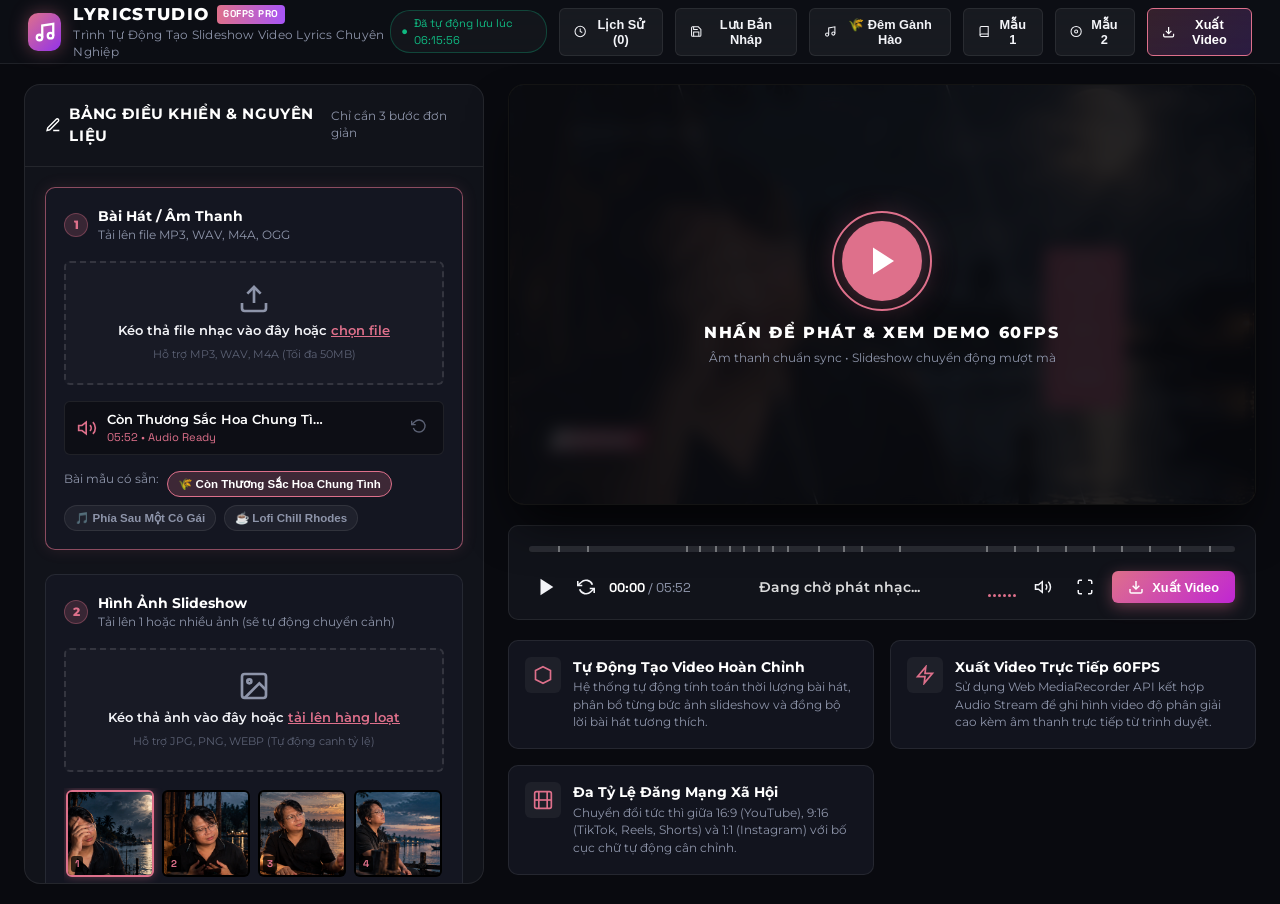
==== commit f9462115: "feat: Add full Còn Thương Sắc Hoa Chung Tình (Đêm Gành Hào) preset with 10 photoreal HD backgrounds " ====
--- a/index.html
+++ b/index.html
@@ -44,6 +44,11 @@
         <span>Lưu Bản Nháp</span>
       </button>
 
+      <button id="btnLoadDemoGanhHao" class="btn-header accent-subtle" title="Nạp nhanh bài hát & bộ ảnh 'Còn Thương Sắc Hoa Chung Tình (Đêm Gành Hào)'">
+        <svg width="15" height="15" viewBox="0 0 24 24" fill="none" stroke="currentColor" stroke-width="2"><path d="M9 18V5l12-2v13"/><circle cx="6" cy="18" r="3"/><circle cx="18" cy="16" r="3"/></svg>
+        <span>🌾 Đêm Gành Hào</span>
+      </button>
+
       <button id="btnLoadDemo1" class="btn-header" title="Nạp nhanh dự án mẫu 'Phía Sau Một Cô Gái'">
         <svg width="15" height="15" viewBox="0 0 24 24" fill="none" stroke="currentColor" stroke-width="2"><path d="M4 19.5A2.5 2.5 0 0 1 6.5 17H20"/><path d="M6.5 2H20v20H6.5A2.5 2.5 0 0 1 4 19.5v-15A2.5 2.5 0 0 1 6.5 2z"/></svg>
         <span>Mẫu 1</span>
@@ -111,7 +116,8 @@
 
           <div class="preset-chips-row">
             <span class="step-hint">Bài mẫu có sẵn:</span>
-            <button class="chip-btn active" id="chipSample1">🎵 Phía Sau Một Cô Gái</button>
+            <button class="chip-btn active" id="chipSampleGanhHao">🌾 Còn Thương Sắc Hoa Chung Tình</button>
+            <button class="chip-btn" id="chipSample1">🎵 Phía Sau Một Cô Gái</button>
             <button class="chip-btn" id="chipSample2">☕ Lofi Chill Rhodes</button>
           </div>
         </section>
@@ -153,6 +159,7 @@
 
           <div class="preset-chips-row">
             <span class="step-hint">Bộ ảnh mẫu:</span>
+            <button class="chip-btn active" id="btnAddGanhHaoPack">🌾 10 Ảnh Gành Hào (Full HD)</button>
             <button class="chip-btn" id="btnAddPortraitPack">+ Bộ Chân Dung Mẫu</button>
             <button class="chip-btn" id="btnAddSunsetPack">+ Bộ Sunset Mẫu</button>
             <button class="chip-btn" id="btnAddCyberPack">+ Bộ Cyberpunk Mẫu</button>
@@ -432,6 +439,7 @@
   <script src="js/engine.js"></script>
   <script src="js/recorder.js"></script>
   <script src="js/history.js"></script>
+  <script src="js/preset_ganh_hao.js"></script>
   <script src="js/app.js"></script>
 
 </body>
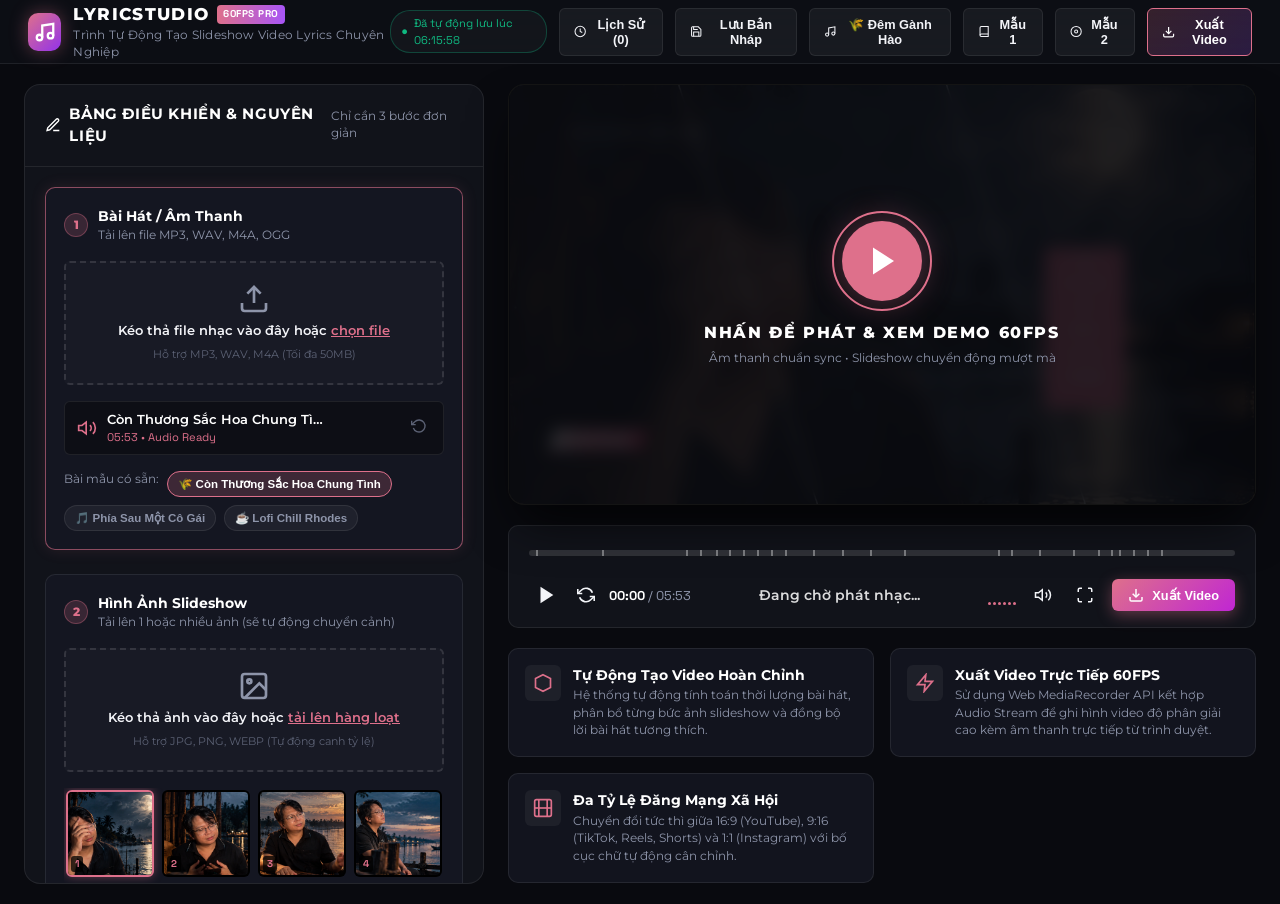
==== commit 39d2a95f: "fix: resolve video export freeze with dedicated 60fps canvas render loop, audio sync, and early save" ====
--- a/index.html
+++ b/index.html
@@ -397,7 +397,13 @@
         <span id="exportTimeReadout">00:00 / 01:10</span>
       </div>
 
-      <button class="btn-header" id="btnCancelExport" style="margin-top:0.5rem">Hủy Quá Trình</button>
+      <div class="export-modal-actions" style="display:flex; gap:0.6rem; margin-top:0.75rem; width:100%; justify-content:center; flex-wrap:wrap;">
+        <button class="btn-header accent" id="btnFinishEarlyExport" style="display:none; font-size:0.85rem; padding:0.55rem 1rem;">
+          <svg width="15" height="15" viewBox="0 0 24 24" fill="none" stroke="currentColor" stroke-width="2.2"><path d="M21 15v4a2 2 0 0 1-2 2H5a2 2 0 0 1-2-2v-4"/><polyline points="7 10 12 15 17 10"/><line x1="12" y1="15" x2="12" y2="3"/></svg>
+          Lưu & Tải Đoạn Này
+        </button>
+        <button class="btn-header" id="btnCancelExport" style="font-size:0.85rem; padding:0.55rem 1rem;">Hủy Quá Trình</button>
+      </div>
     </div>
   </div>
 
--- a/css/style.css
+++ b/css/style.css
@@ -836,15 +836,24 @@
 
 /* Timeline */
 .timeline-track-wrap {
-  padding: 6px 0;
-  cursor: pointer;
+  padding: 10px 0;
+  cursor: pointer;
+  position: relative;
+  user-select: none;
+  touch-action: none;
 }
 
 .timeline-bg {
   height: 6px;
-  background: rgba(255, 255, 255, 0.1);
+  background: rgba(255, 255, 255, 0.12);
   border-radius: 3px;
   position: relative;
+  transition: height 0.15s ease;
+}
+
+.timeline-track-wrap:hover .timeline-bg,
+.timeline-track-wrap.dragging .timeline-bg {
+  height: 8px;
 }
 
 .timeline-fill {
@@ -861,17 +870,21 @@
   position: absolute;
   top: 50%;
   left: 0%;
-  width: 14px;
-  height: 14px;
+  width: 15px;
+  height: 15px;
   border-radius: 50%;
   background: #ffffff;
   border: 3px solid var(--accent-primary);
   transform: translate(-50%, -50%) scale(0);
-  transition: transform 0.15s ease;
-}
-
-.timeline-track-wrap:hover .timeline-thumb {
-  transform: translate(-50%, -50%) scale(1);
+  transition: transform 0.15s ease, box-shadow 0.15s ease;
+  pointer-events: none;
+  z-index: 2;
+}
+
+.timeline-track-wrap:hover .timeline-thumb,
+.timeline-track-wrap.dragging .timeline-thumb {
+  transform: translate(-50%, -50%) scale(1.25);
+  box-shadow: 0 0 12px rgba(222, 112, 139, 0.85);
 }
 
 .timeline-dots-container {
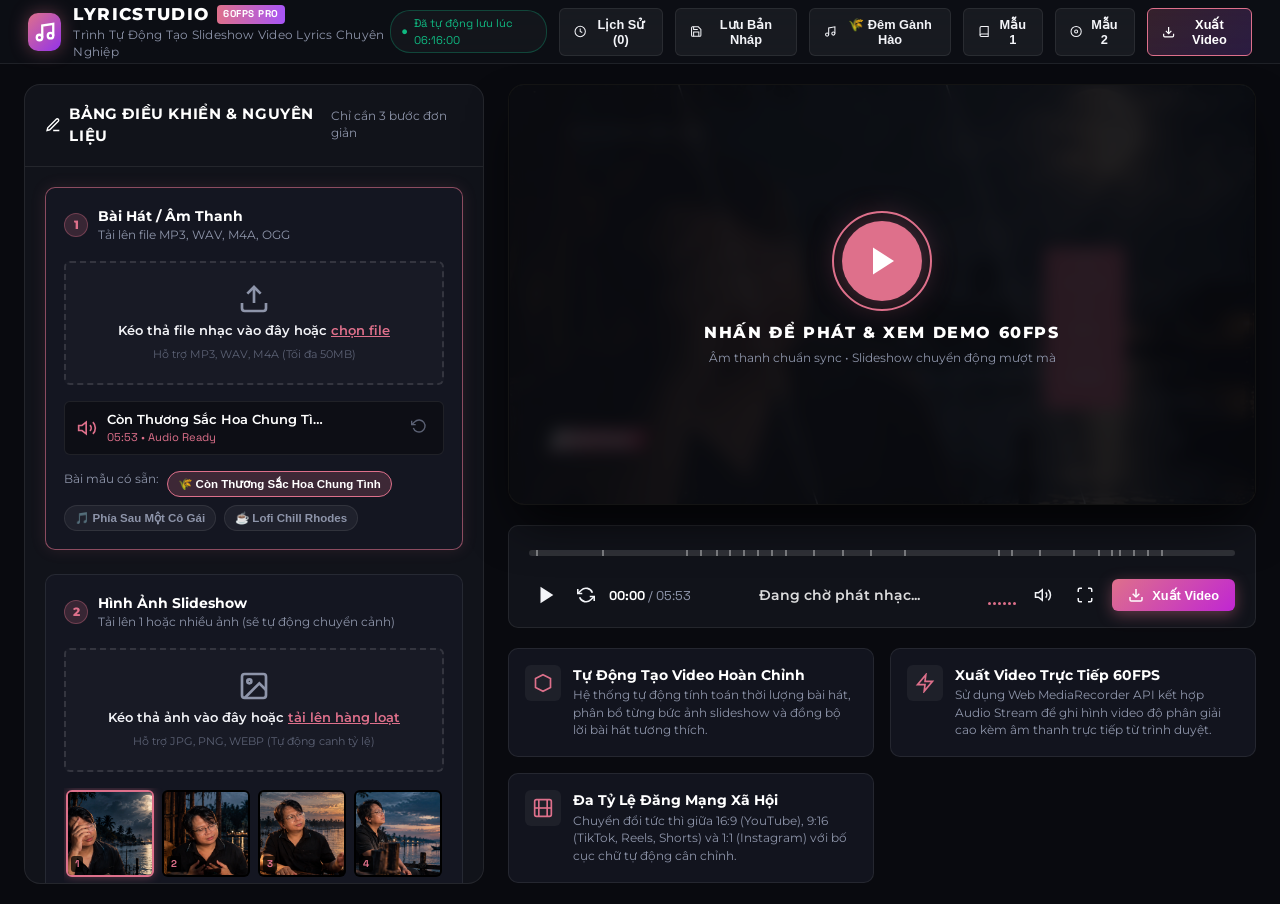
==== commit 9ae15861: "feat(persistence): implement IndexedDB media caching and non-destructive draft restoration" ====
--- a/index.html
+++ b/index.html
@@ -425,6 +425,10 @@
             <svg width="14" height="14" viewBox="0 0 24 24" fill="none" stroke="currentColor" stroke-width="2"><path d="M21 15v4a2 2 0 0 1-2 2H5a2 2 0 0 1-2-2v-4"/><polyline points="7 10 12 15 17 10"/><line x1="12" y1="15" x2="12" y2="3"/></svg>
             Nhập File Dự Án
           </button>
+          <button class="btn-header" id="btnExportProjectJson">
+            <svg width="14" height="14" viewBox="0 0 24 24" fill="none" stroke="currentColor" stroke-width="2"><path d="M21 15v4a2 2 0 0 1-2 2H5a2 2 0 0 1-2-2v-4"/><polyline points="17 8 12 3 7 8"/><line x1="12" y1="3" x2="12" y2="15"/></svg>
+            Xuất File Dự Án
+          </button>
           <input type="file" id="importProjectJsonFileInput" accept=".lyricproj,.json" style="display:none">
         </div>
         <button class="btn-header" id="btnClearHistory" style="color:#ff6b81">Xóa Hết Lịch Sử</button>
--- a/css/style.css
+++ b/css/style.css
@@ -1246,3 +1246,69 @@
   color: var(--text-muted);
   font-size: 0.85rem;
 }
+
+.badge-timing {
+  font-size: 0.62rem;
+  padding: 2px 6px;
+  border-radius: 4px;
+  font-weight: 600;
+  letter-spacing: 0.04em;
+  text-transform: uppercase;
+  margin-left: 6px;
+  flex-shrink: 0;
+}
+.badge-timing.reviewed {
+  background: rgba(34, 197, 94, 0.16);
+  color: #4ade80;
+  border: 1px solid rgba(34, 197, 94, 0.3);
+}
+.badge-timing.estimated {
+  background: rgba(234, 179, 8, 0.16);
+  color: #facc15;
+  border: 1px solid rgba(234, 179, 8, 0.3);
+}
+
+.restore-draft-banner {
+  background: linear-gradient(90deg, #1e1b4b, #312e81);
+  border-bottom: 1px solid rgba(129, 140, 248, 0.4);
+  padding: 8px 16px;
+  position: relative;
+  z-index: 1000;
+  display: flex;
+  align-items: center;
+  justify-content: center;
+}
+.draft-banner-content {
+  display: flex;
+  align-items: center;
+  gap: 16px;
+  font-size: 0.85rem;
+  color: #e0e7ff;
+}
+.draft-banner-actions {
+  display: flex;
+  gap: 8px;
+  align-items: center;
+}
+.btn-banner-action {
+  background: #6366f1;
+  color: #fff;
+  border: none;
+  padding: 4px 12px;
+  border-radius: 4px;
+  font-size: 0.8rem;
+  font-weight: 600;
+  cursor: pointer;
+  transition: background 0.2s;
+}
+.btn-banner-action:hover {
+  background: #4f46e5;
+}
+.btn-banner-close {
+  background: transparent;
+  color: #a5b4fc;
+  border: none;
+  font-size: 1.1rem;
+  cursor: pointer;
+  padding: 0 4px;
+}
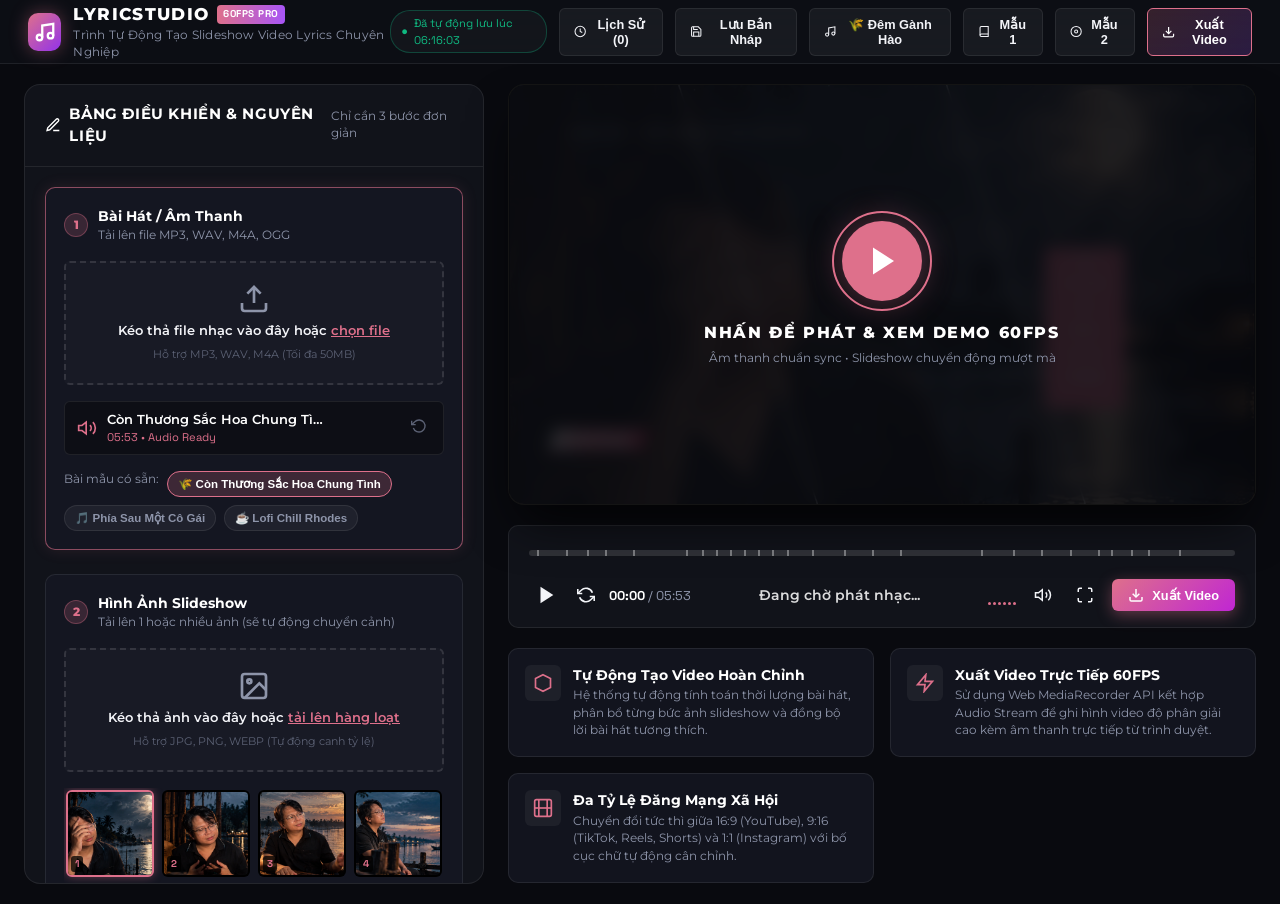
==== commit 7324305a: "feat(timeline-v2): integrate pair-level & Hero Word V2 timeline and update performer to Quang Giáp" ====
--- a/index.html
+++ b/index.html
@@ -44,7 +44,7 @@
         <span>Lưu Bản Nháp</span>
       </button>
 
-      <button id="btnLoadDemoGanhHao" class="btn-header accent-subtle" title="Nạp nhanh bài hát & bộ ảnh 'Còn Thương Sắc Hoa Chung Tình (Đêm Gành Hào)'">
+      <button id="btnLoadDemoGanhHao" class="btn-header accent-subtle" title="Nạp nhanh bài hát & bộ ảnh 'Còn Thương Sắc Hoa Chung Tình - Thể hiện: Quang Giáp'">
         <svg width="15" height="15" viewBox="0 0 24 24" fill="none" stroke="currentColor" stroke-width="2"><path d="M9 18V5l12-2v13"/><circle cx="6" cy="18" r="3"/><circle cx="18" cy="16" r="3"/></svg>
         <span>🌾 Đêm Gành Hào</span>
       </button>
--- a/css/style.css
+++ b/css/style.css
@@ -1312,3 +1312,39 @@
   cursor: pointer;
   padding: 0 4px;
 }
+
+.lyric-item-controls {
+  display: flex;
+  align-items: center;
+  gap: 4px;
+}
+.lyric-nudge-btn {
+  background: rgba(255, 255, 255, 0.08);
+  border: 1px solid rgba(255, 255, 255, 0.15);
+  color: #a5b4fc;
+  font-size: 0.65rem;
+  padding: 2px 5px;
+  border-radius: 3px;
+  cursor: pointer;
+  transition: all 0.15s ease;
+}
+.lyric-nudge-btn:hover {
+  background: rgba(99, 102, 241, 0.3);
+  color: #fff;
+  border-color: #818cf8;
+}
+.lyric-loop-btn {
+  background: transparent;
+  border: 1px solid rgba(255, 255, 255, 0.15);
+  color: #94a3b8;
+  font-size: 0.7rem;
+  padding: 2px 5px;
+  border-radius: 3px;
+  cursor: pointer;
+  transition: all 0.15s ease;
+}
+.lyric-loop-btn.active {
+  background: #6366f1;
+  color: #fff;
+  border-color: #818cf8;
+}
